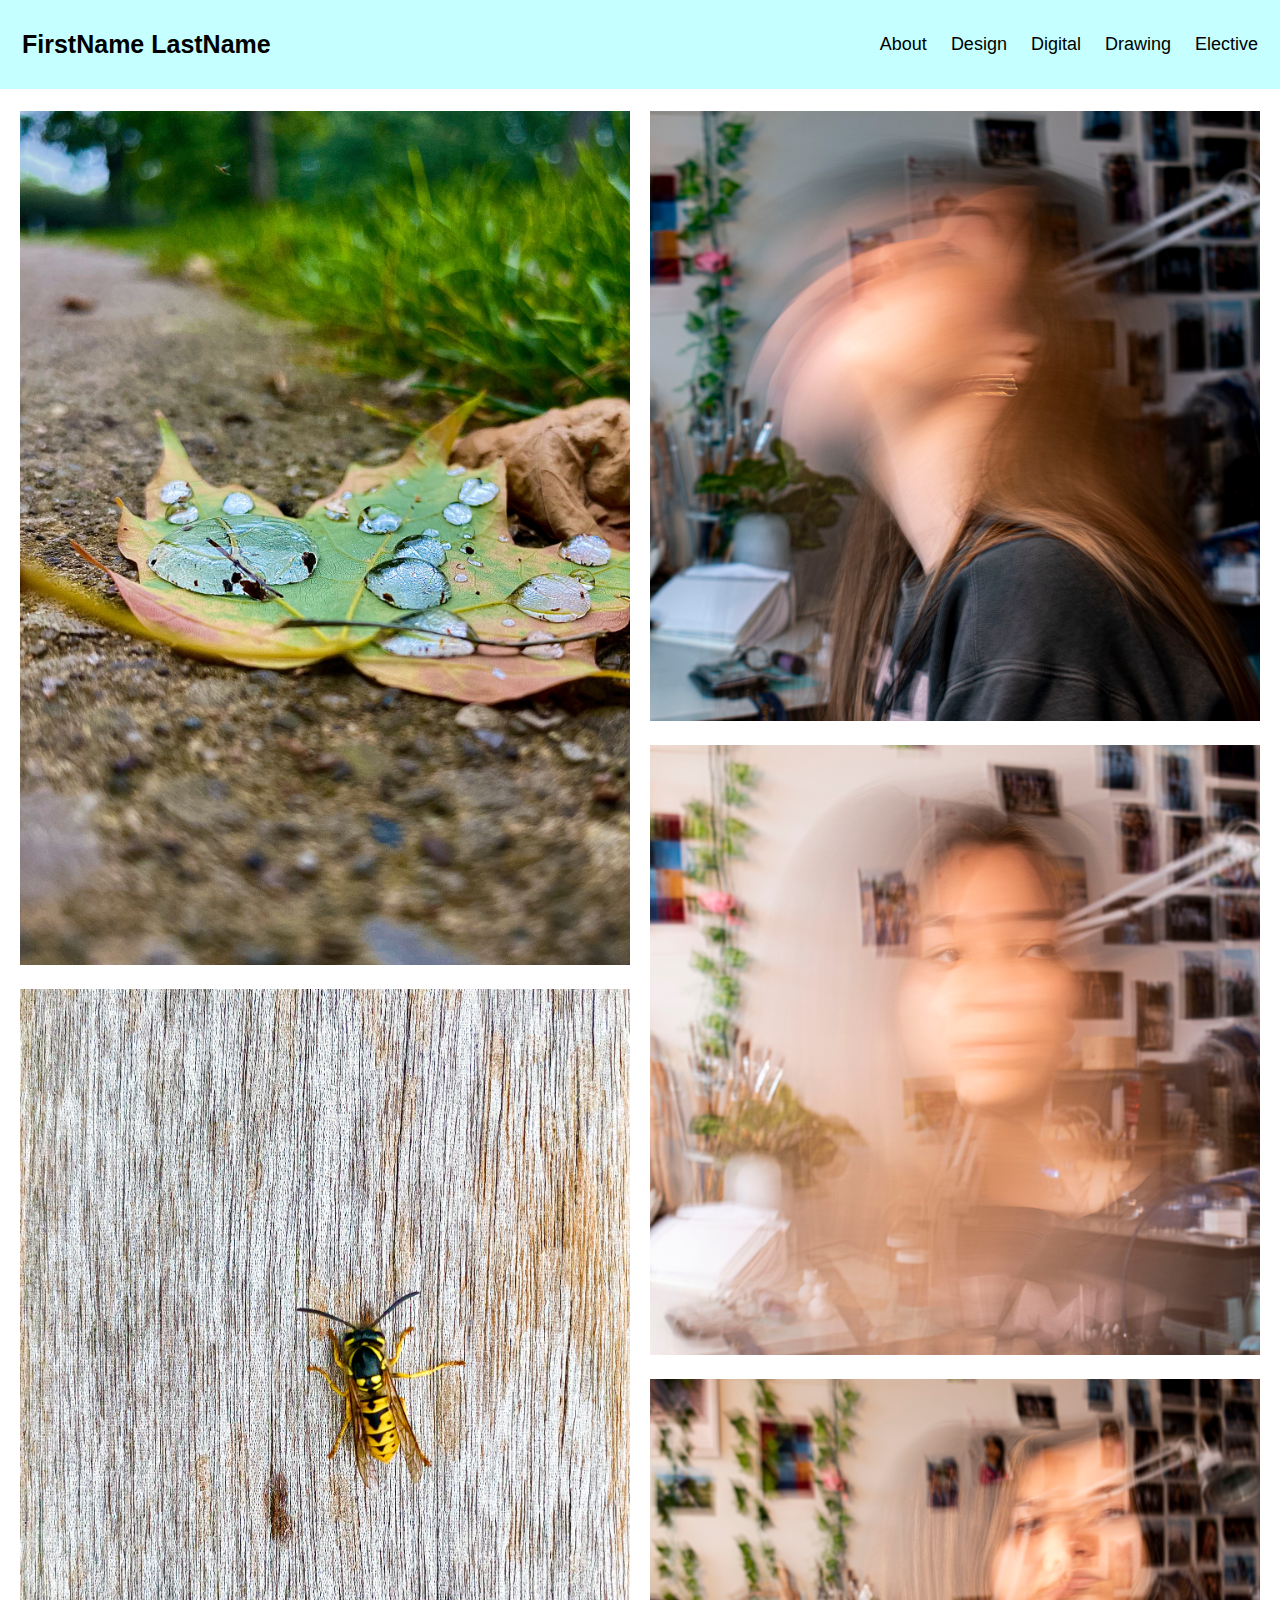
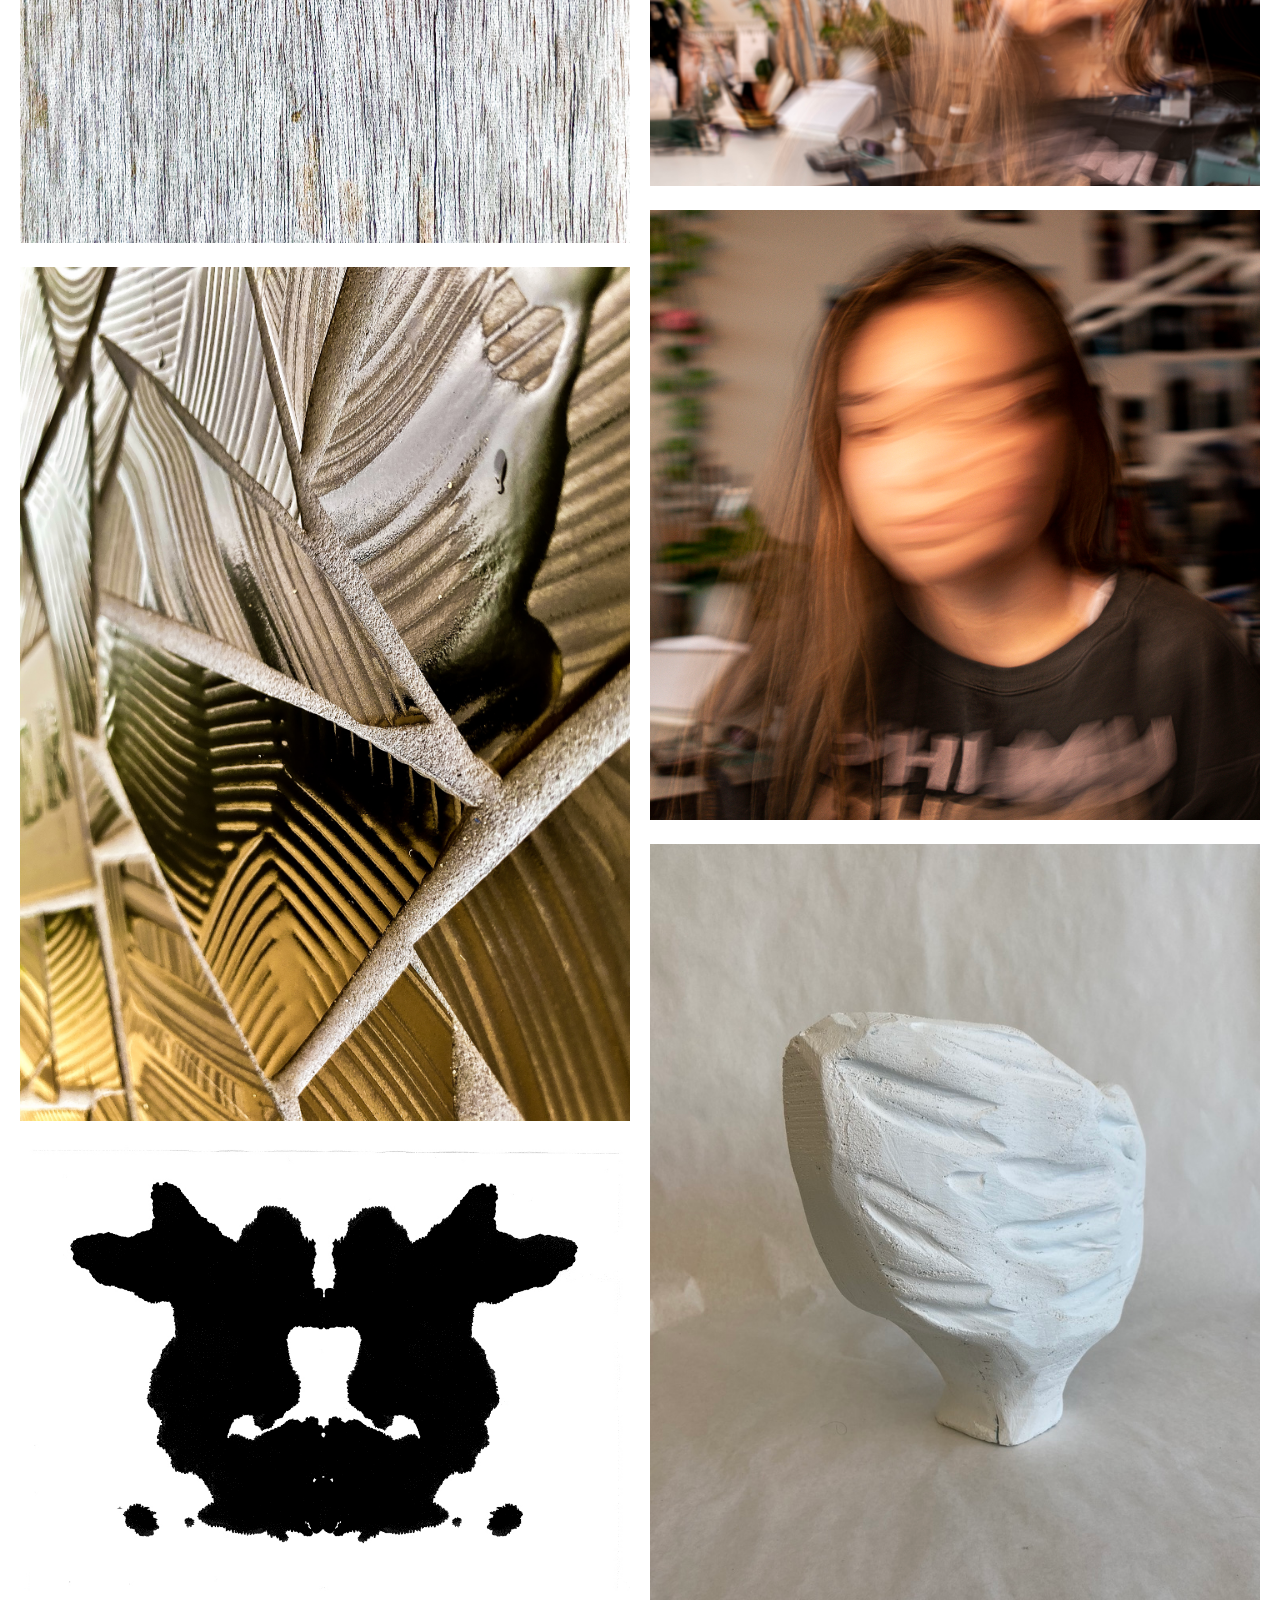
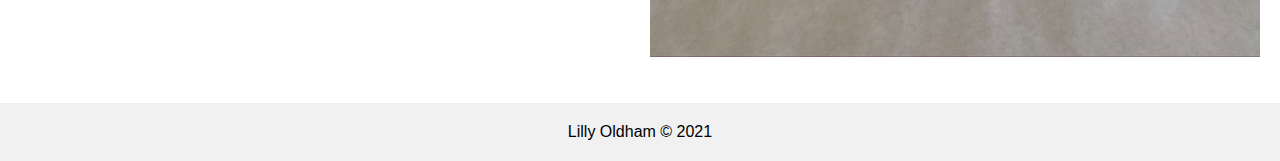
==== design.html @ 64800ea3 "Add files via upload" ====
<!DOCTYPE html>
<html>
<head>
    <title>Lilly Oldham</title> 
    <meta charset="UTF-8">
    <meta name="viewport" content="width=device-width, initial-scale=1">
    <link rel="stylesheet" href="./css/style.css">
</head>

<body>
    
    <!-- Navigation Bar -->
    <nav class="header">
        <a href="index.html" class="logo">FirstName LastName</a>
        <div class="header-right">
            <a href="index.html">About</a>
            <a href="design.html" class="active">Design</a>
            <a href="digital.html">Digital</a>
            <a href="drawing.html">Drawing</a>
            <a href="elective.html">Elective</a>
        </div>
    </nav>



    <!-- Photo Grid -->
    <div class="row">

        <div class="column">
            <img src="img/leaf.jpg">
            <img src="img/bee.jpg">
            <img src="img/wall.jpg">
            <img src="img/cow.jpg">
        </div>
        

        <div class="column">
            <img src="img/3d 1.jpg">
            <img src="img/3d 3.jpg">
            <img src="img/3d 4.jpg">
            <img src="img/3d 2.jpg">
            <img src="img/Sculpture.jpeg">
        </div>


    </div>

    <footer class="footer">Lilly Oldham &#169; 2021</footer>

</body>
</html>
---- css/style.css ----
* {
    box-sizing: border-box;
}

html, body {
    height: 100%;
}

body {
    margin: 0;
    font-family: Arial, sans-serif;
    display: flex;
    flex-direction: column;
}

/* Navbar */
.header {
    background-color: #c5ffff;
    padding: 20px 10px;
}

.header a {
    float: left;
    color: black;
    padding: 12px;
    text-decoration: none;
    font-size: 18px;
    line-height: 25px;
    border-radius:4px;
}

.header a.logo {
    font-size: 25px;
    font-weight: bold;
}

.header a:hover {
    background-color: #f1f1f1;
    color: #4f1f1f;
}

.header-right {
    float: right;
}

.row {
    display: flex;
    flex: 1 0 auto;
    flex-wrap: wrap;
    padding: 2px 10px;
}

.column {
    flex: 50%;
    max-width: 50%;
    padding: 20px 10px;
}

.column img {
    padding-bottom: 20px;
}

.content a {
    text-decoration: none;
}

img {
    width:100%;
}

.footer {
    flex-shrink: 0;
    background-color: #f1f1f1;
    text-align: center;
    padding: 20px;
}
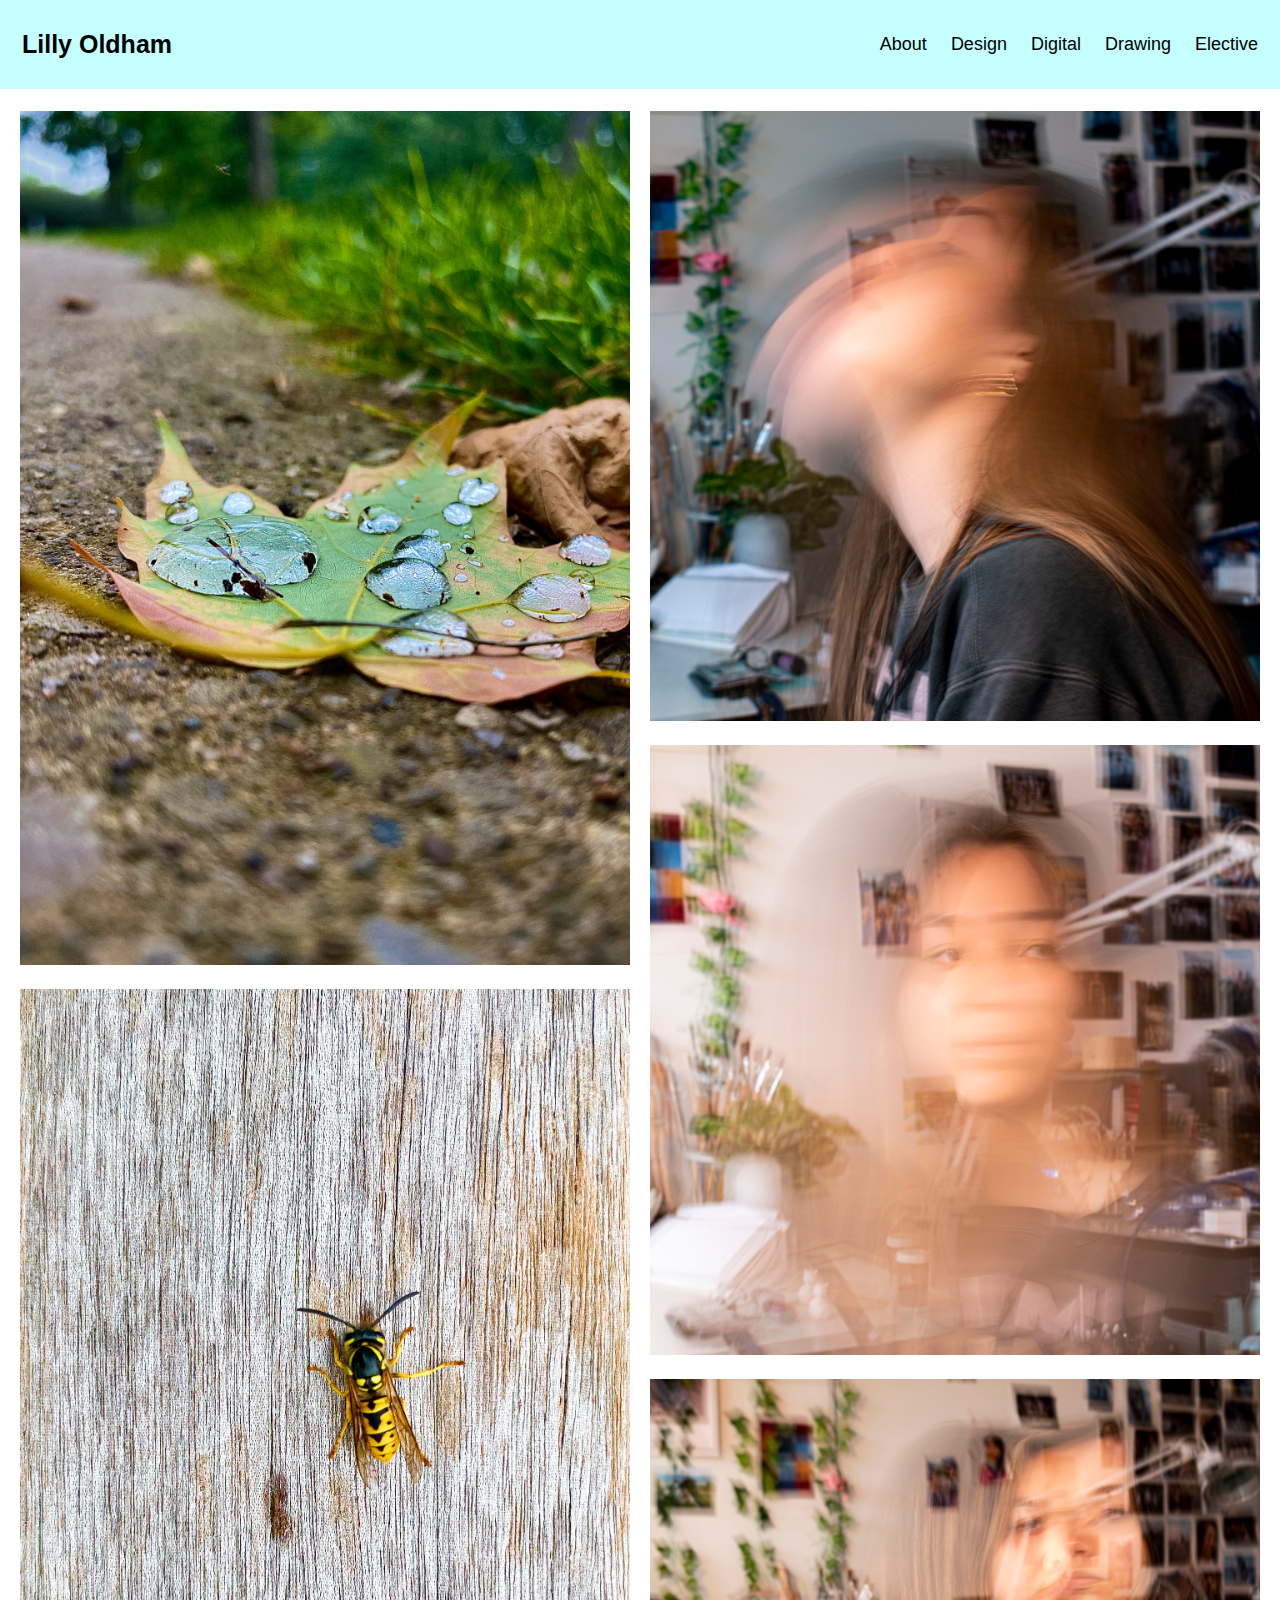
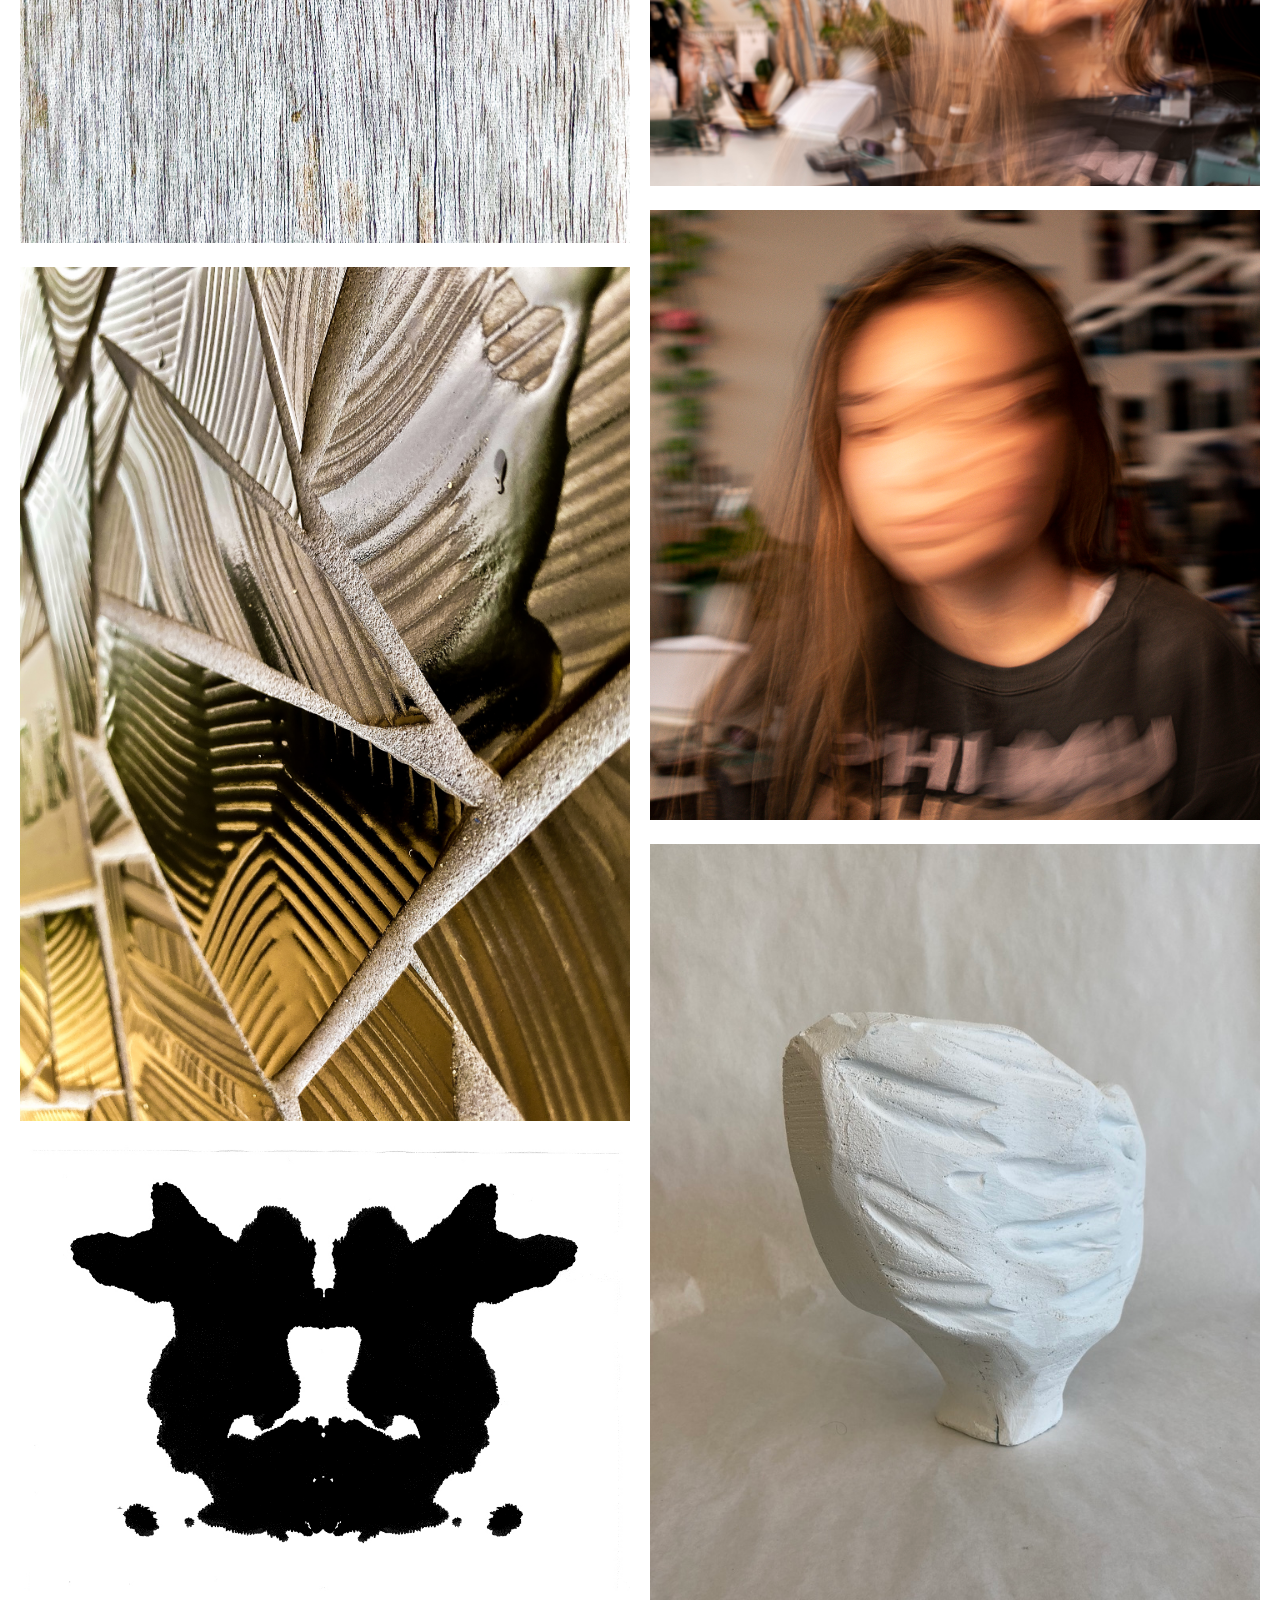
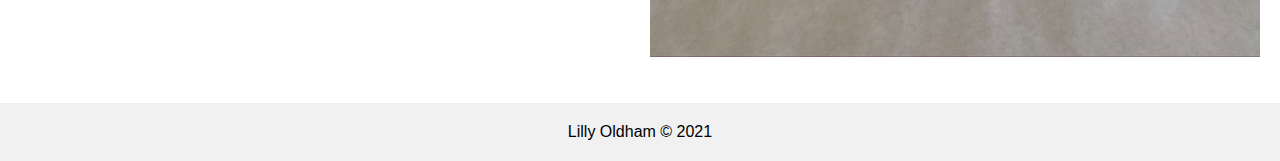
==== commit 604f9402: "change" ====
--- a/design.html
+++ b/design.html
@@ -11,7 +11,7 @@
     
     <!-- Navigation Bar -->
     <nav class="header">
-        <a href="index.html" class="logo">FirstName LastName</a>
+        <a href="index.html" class="logo">Lilly Oldham</a>
         <div class="header-right">
             <a href="index.html">About</a>
             <a href="design.html" class="active">Design</a>
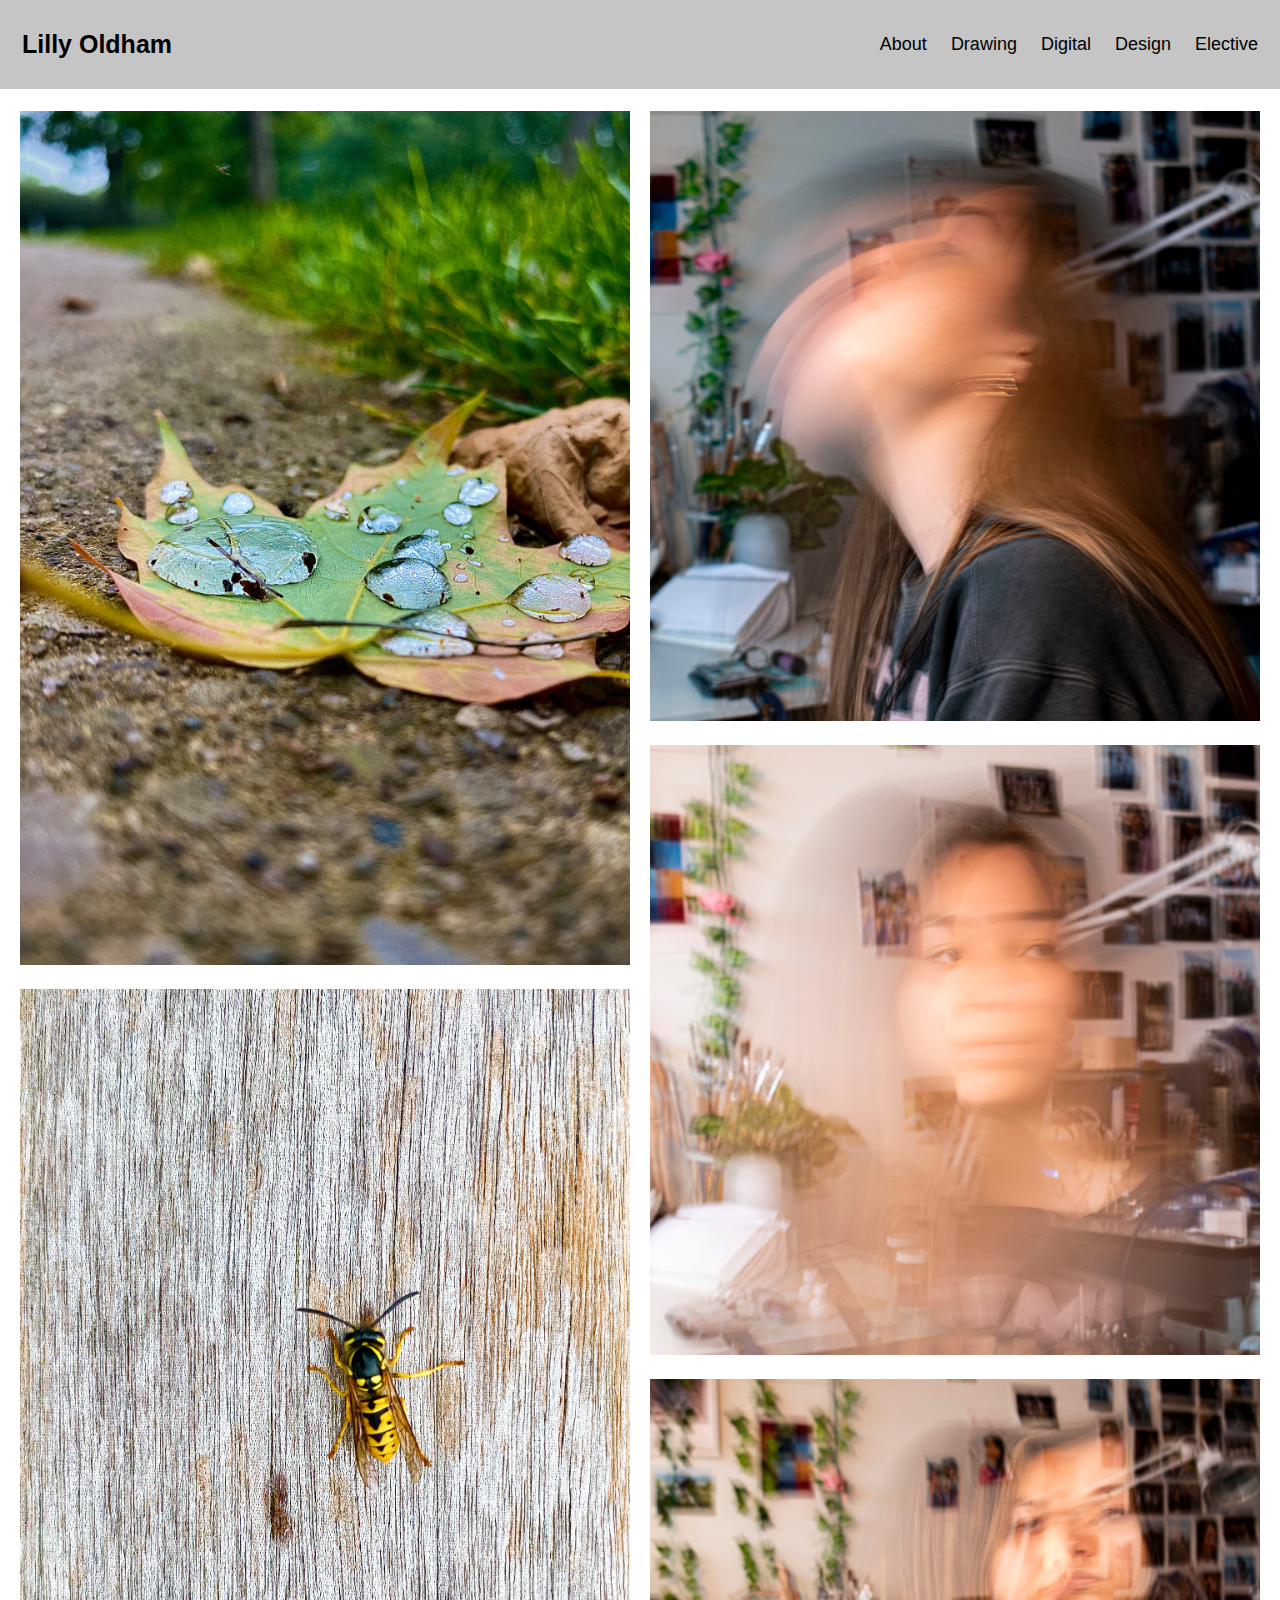
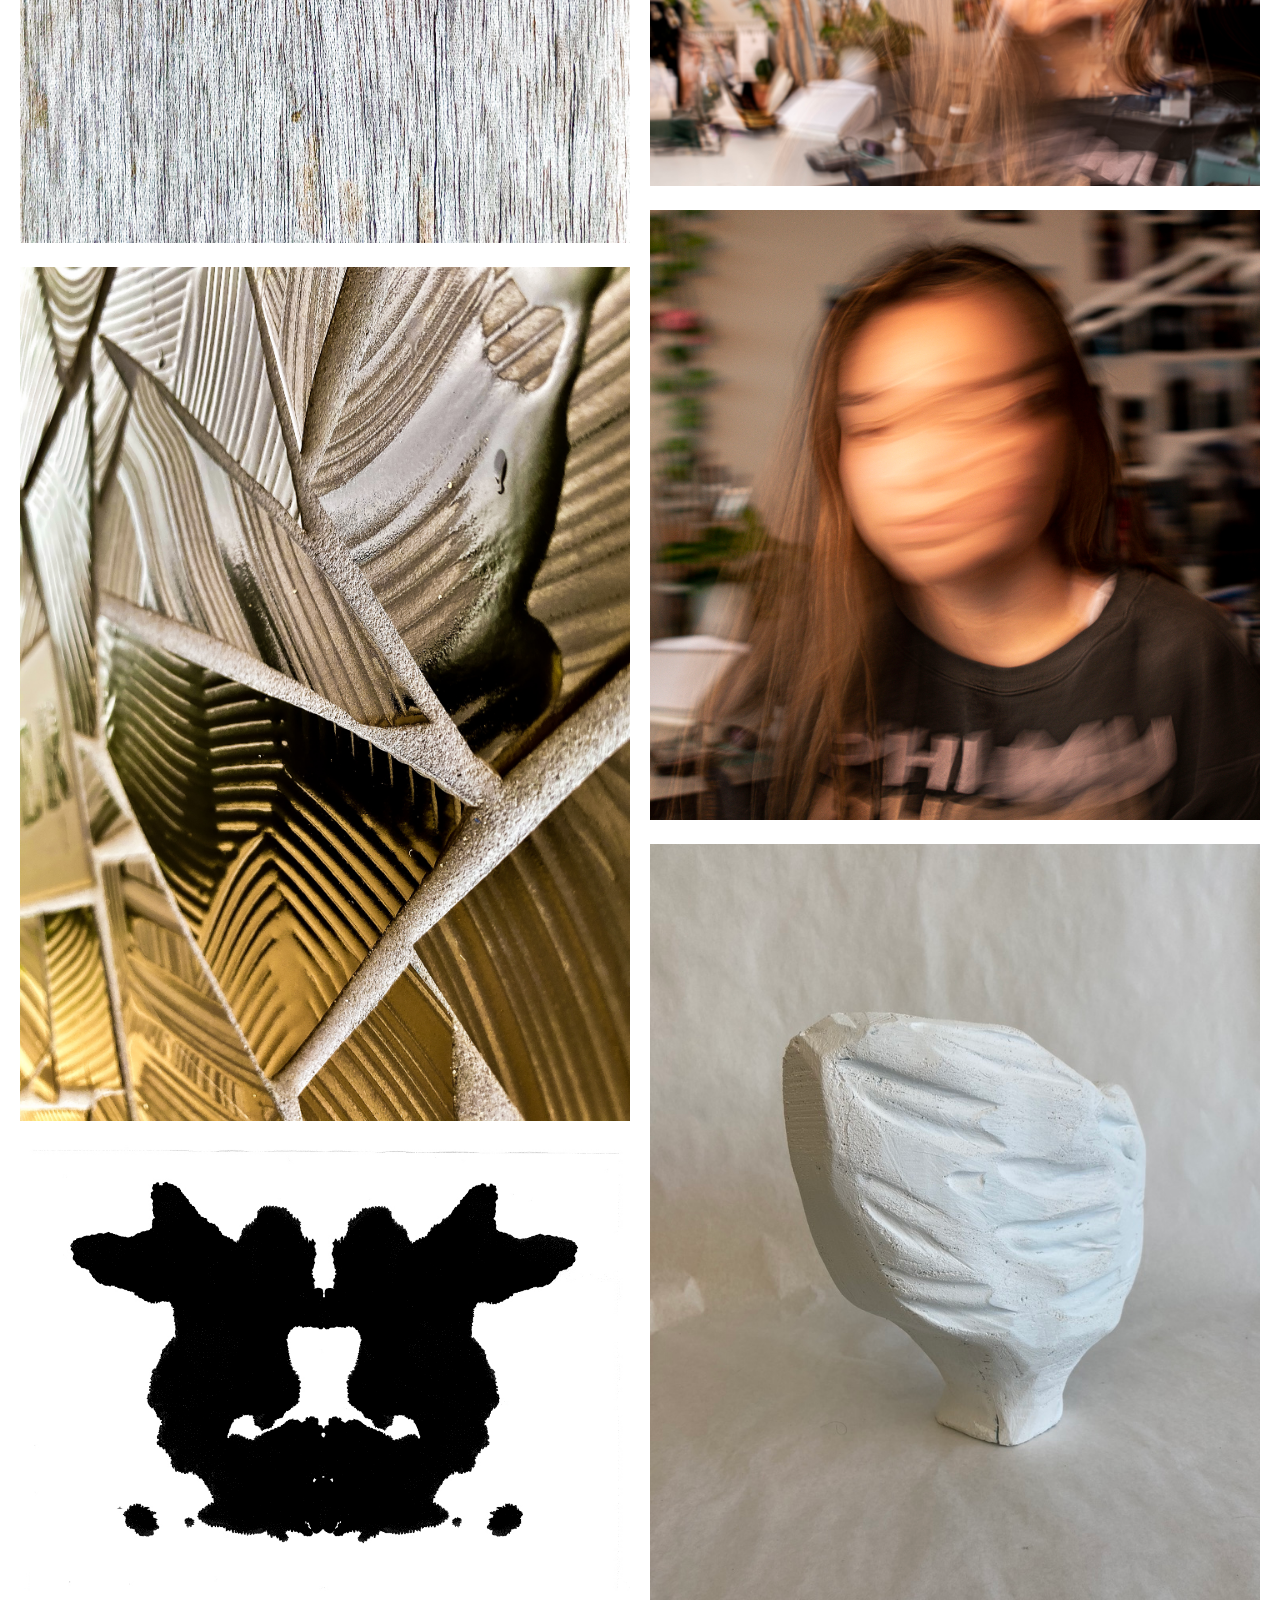
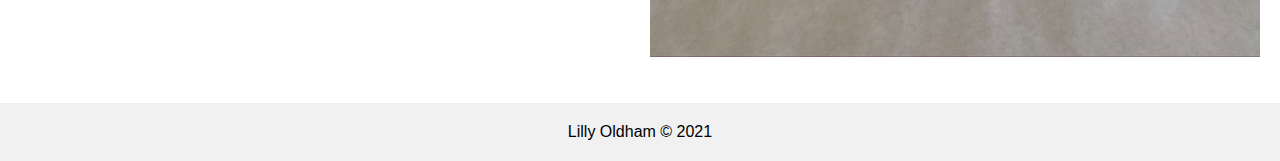
==== commit 6bccfdd7: "h" ====
--- a/design.html
+++ b/design.html
@@ -14,9 +14,9 @@
         <a href="index.html" class="logo">Lilly Oldham</a>
         <div class="header-right">
             <a href="index.html">About</a>
-            <a href="design.html" class="active">Design</a>
+            <a href="design.html" class="active">Drawing</a>
             <a href="digital.html">Digital</a>
-            <a href="drawing.html">Drawing</a>
+            <a href="drawing.html">Design</a>
             <a href="elective.html">Elective</a>
         </div>
     </nav>
--- a/css/style.css
+++ b/css/style.css
@@ -15,7 +15,7 @@
 
 /* Navbar */
 .header {
-    background-color: #c5ffff;
+    background-color: #c5c5c5;
     padding: 20px 10px;
 }
 
@@ -36,7 +36,7 @@
 
 .header a:hover {
     background-color: #f1f1f1;
-    color: #4f1f1f;
+    color: #b4ddff;
 }
 
 .header-right {
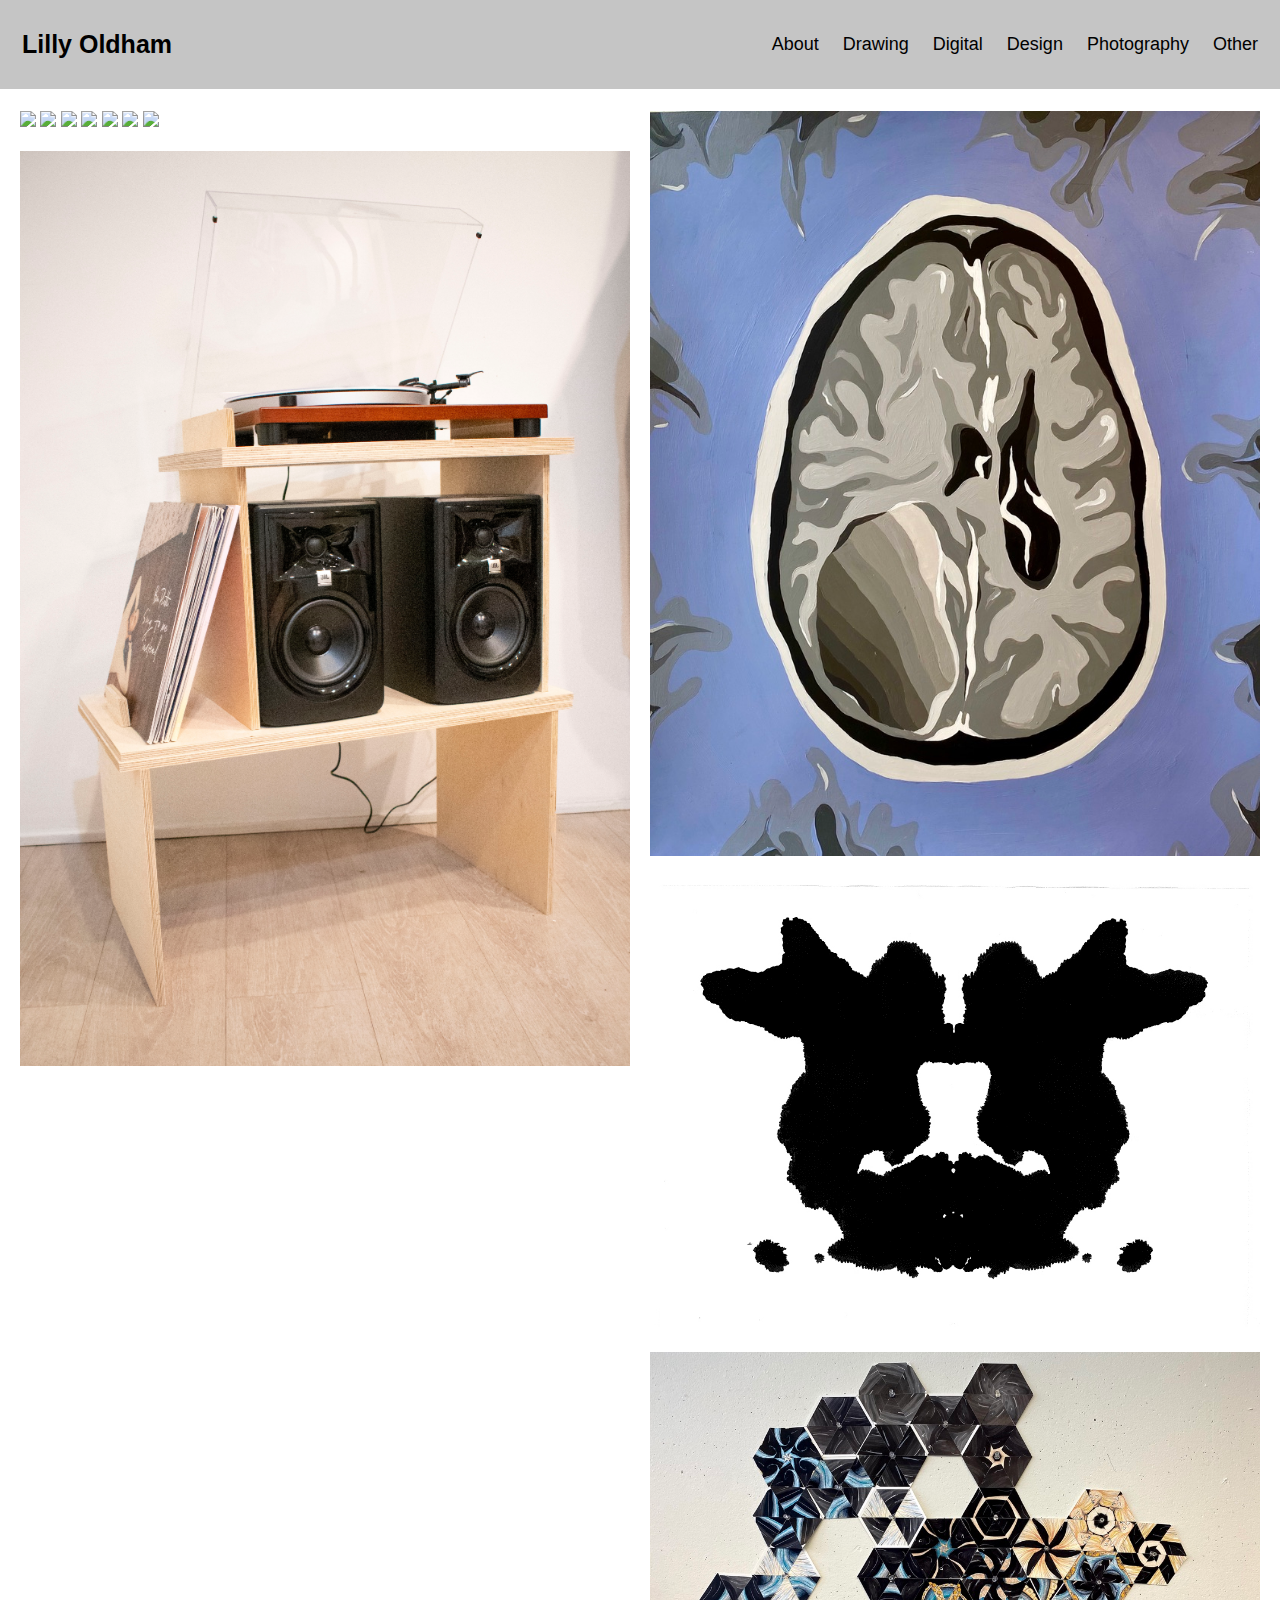
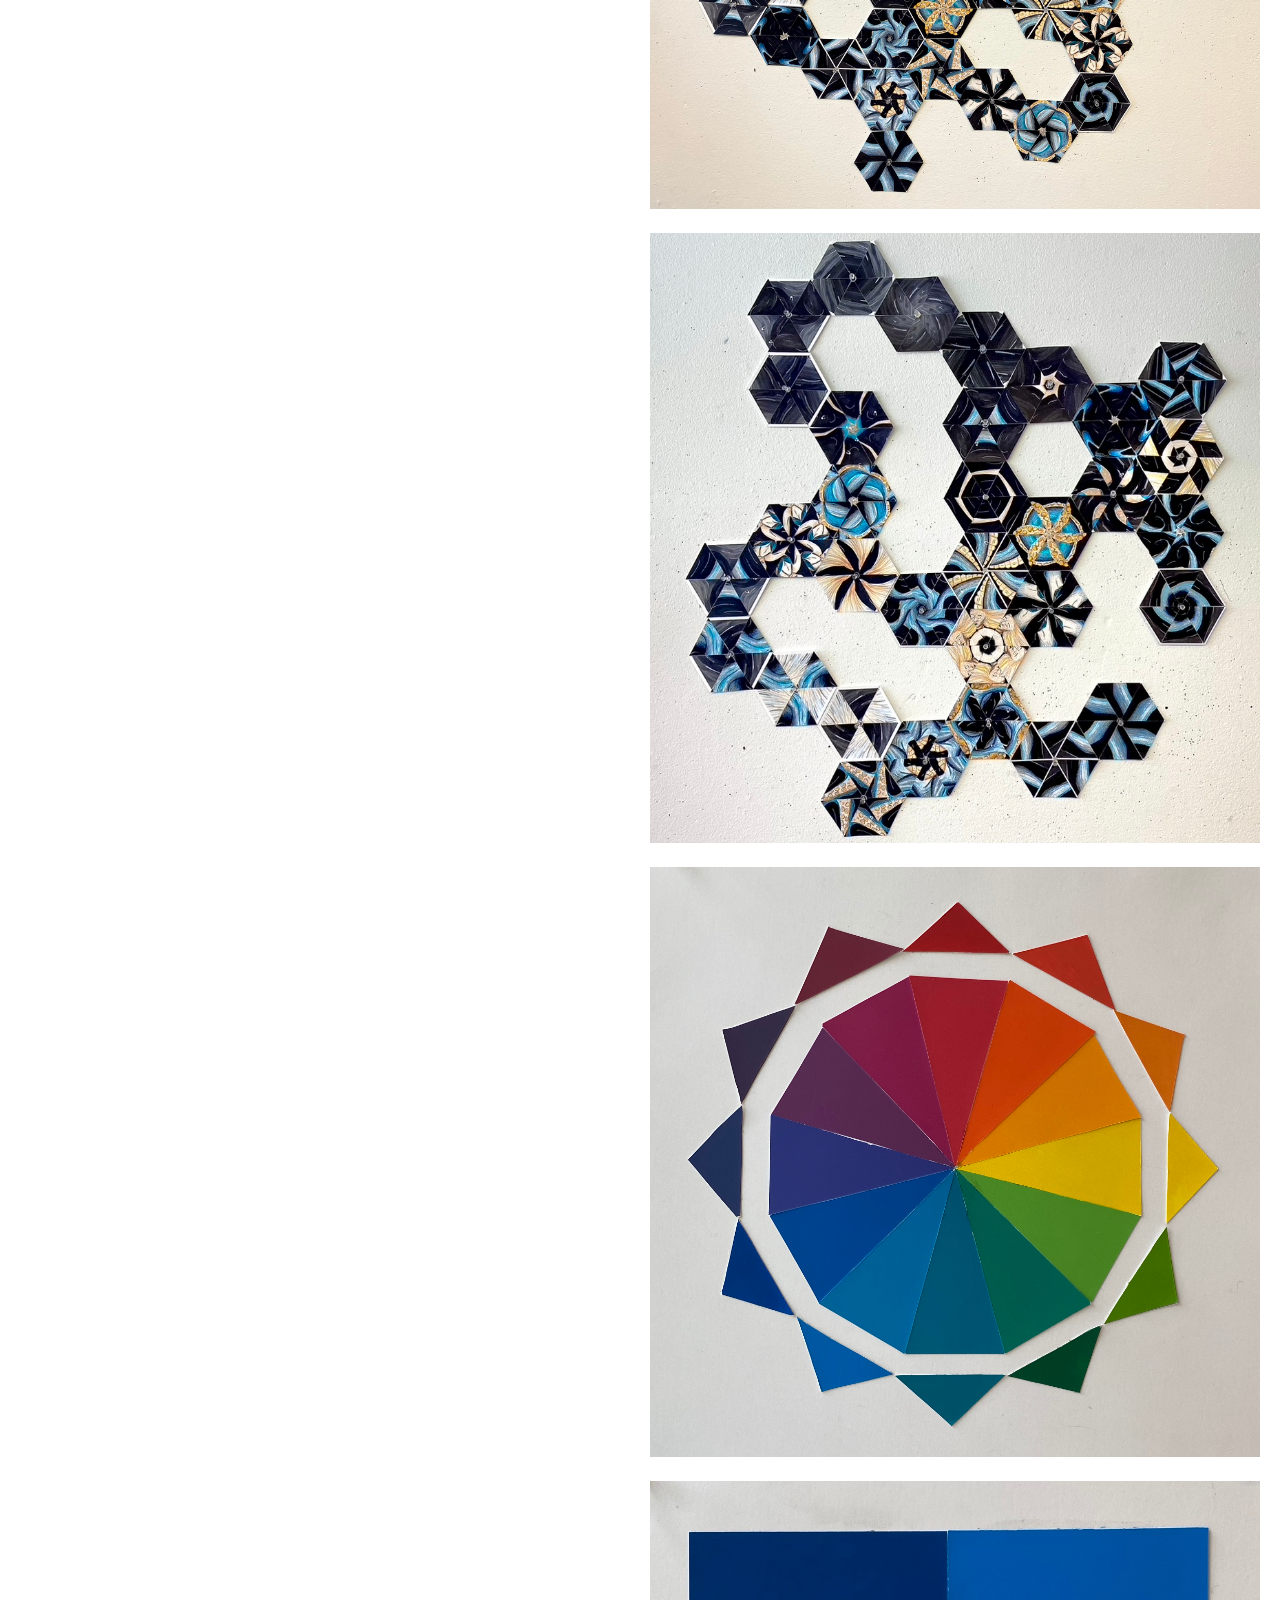
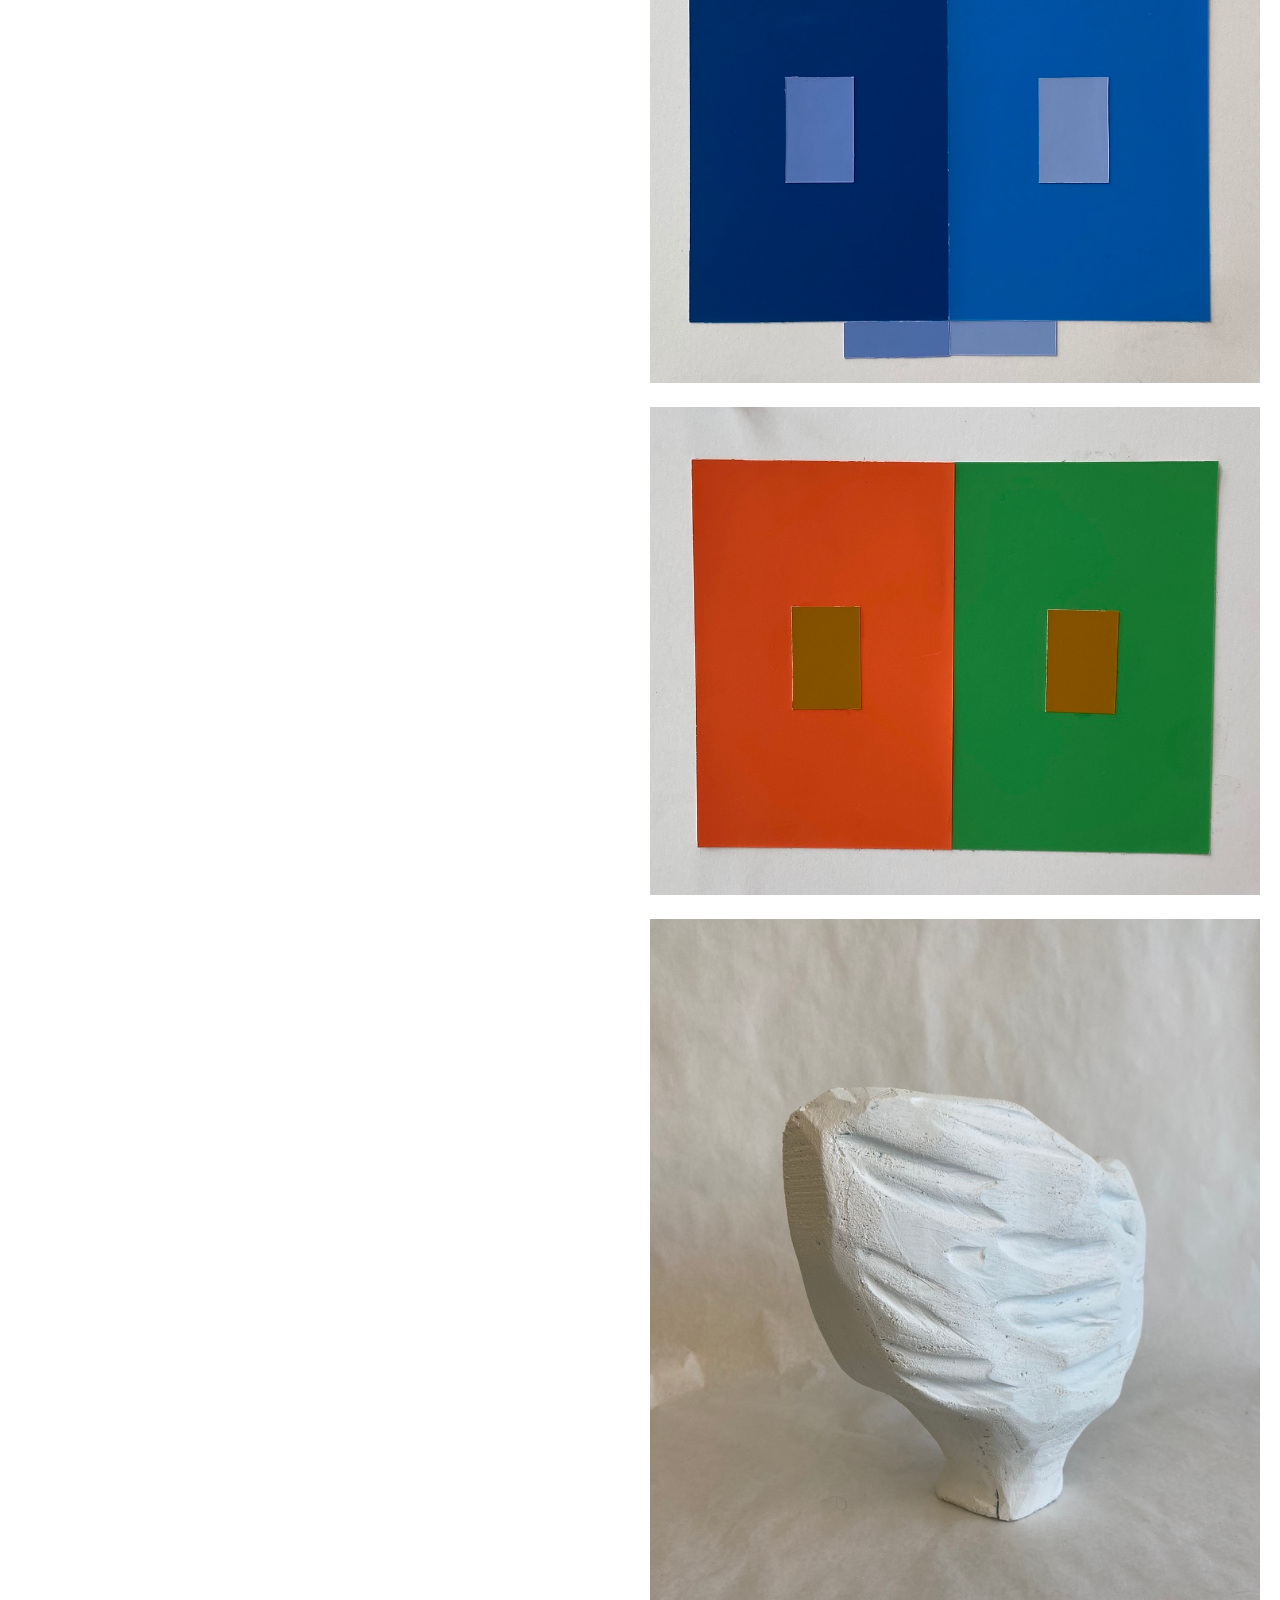
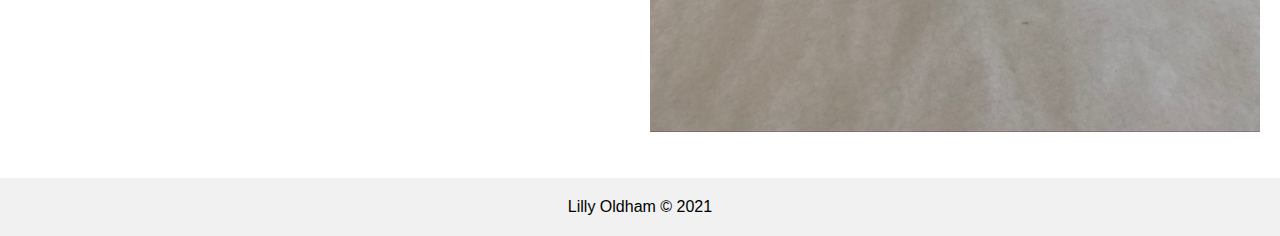
==== commit 557d2b98: "j" ====
--- a/design.html
+++ b/design.html
@@ -14,10 +14,11 @@
         <a href="index.html" class="logo">Lilly Oldham</a>
         <div class="header-right">
             <a href="index.html">About</a>
-            <a href="design.html" class="active">Drawing</a>
+            <a href="drawing.html" class="active">Drawing</a>
             <a href="digital.html">Digital</a>
-            <a href="drawing.html">Design</a>
-            <a href="elective.html">Elective</a>
+            <a href="design.html">Design</a>
+            <a href="photography.html">Photography</a>            
+            <a href="other.html">Other</a>
         </div>
     </nav>
 
@@ -27,19 +28,27 @@
     <div class="row">
 
         <div class="column">
-            <img src="img/leaf.jpg">
-            <img src="img/bee.jpg">
-            <img src="img/wall.jpg">
-            <img src="img/cow.jpg">
+            <img src="img/design1.jpg">
+            <img src="img/design2.jpg">
+            <img src="img/design3.jpg">
+            <img src="img/design4.jpg">
+            <img src="img/design5.jpg">
+            <img src="img/design6.jpg">
+            <img src="img/design7.jpg">
+            <img src="img/design8.jpg">
+
         </div>
         
 
         <div class="column">
-            <img src="img/3d 1.jpg">
-            <img src="img/3d 3.jpg">
-            <img src="img/3d 4.jpg">
-            <img src="img/3d 2.jpg">
-            <img src="img/Sculpture.jpeg">
+            <img src="img/design 1.jpeg">
+            <img src="img/design 2.jpg">
+            <img src="img/design 3.jpeg">
+            <img src="img/design 4.jpeg">
+            <img src="img/design 5.jpeg">
+            <img src="img/design 6.jpeg">
+            <img src="img/design 7.jpeg">
+            <img src="img/design 8.jpeg">
         </div>
 
 
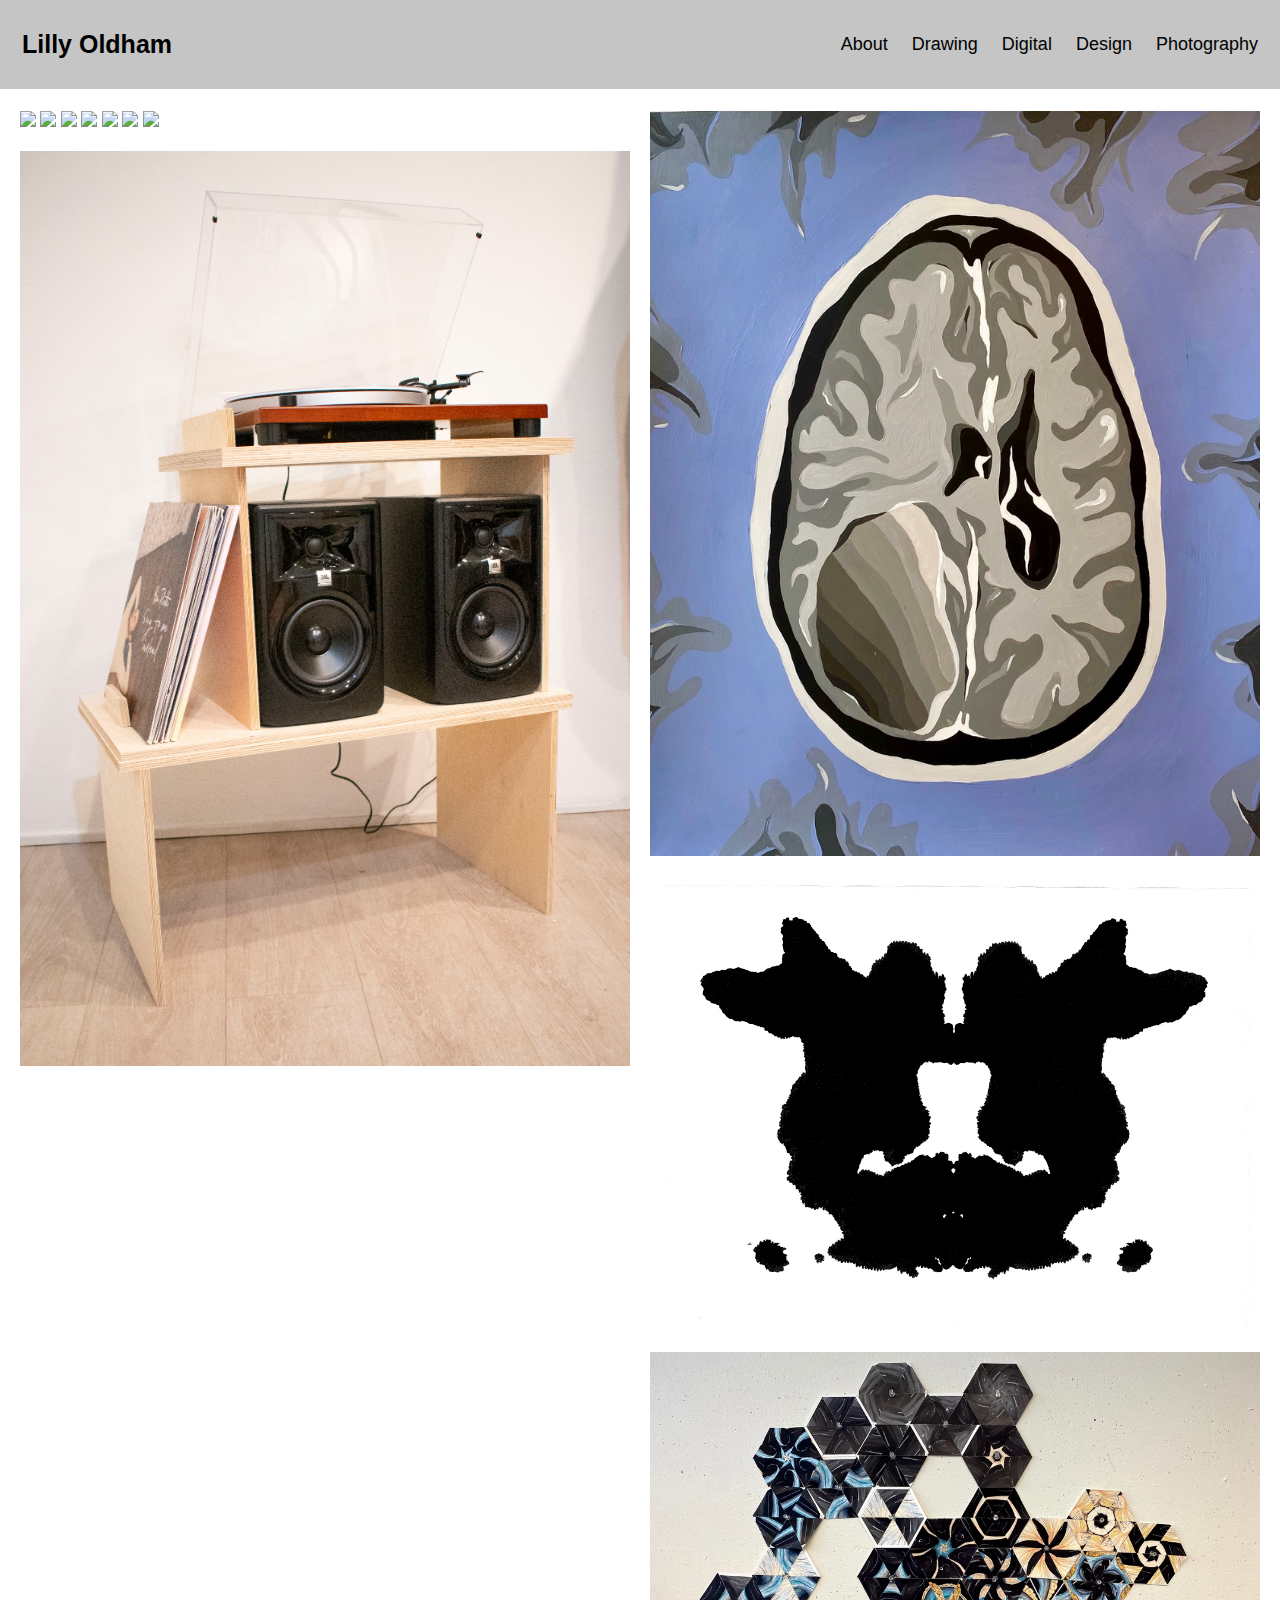
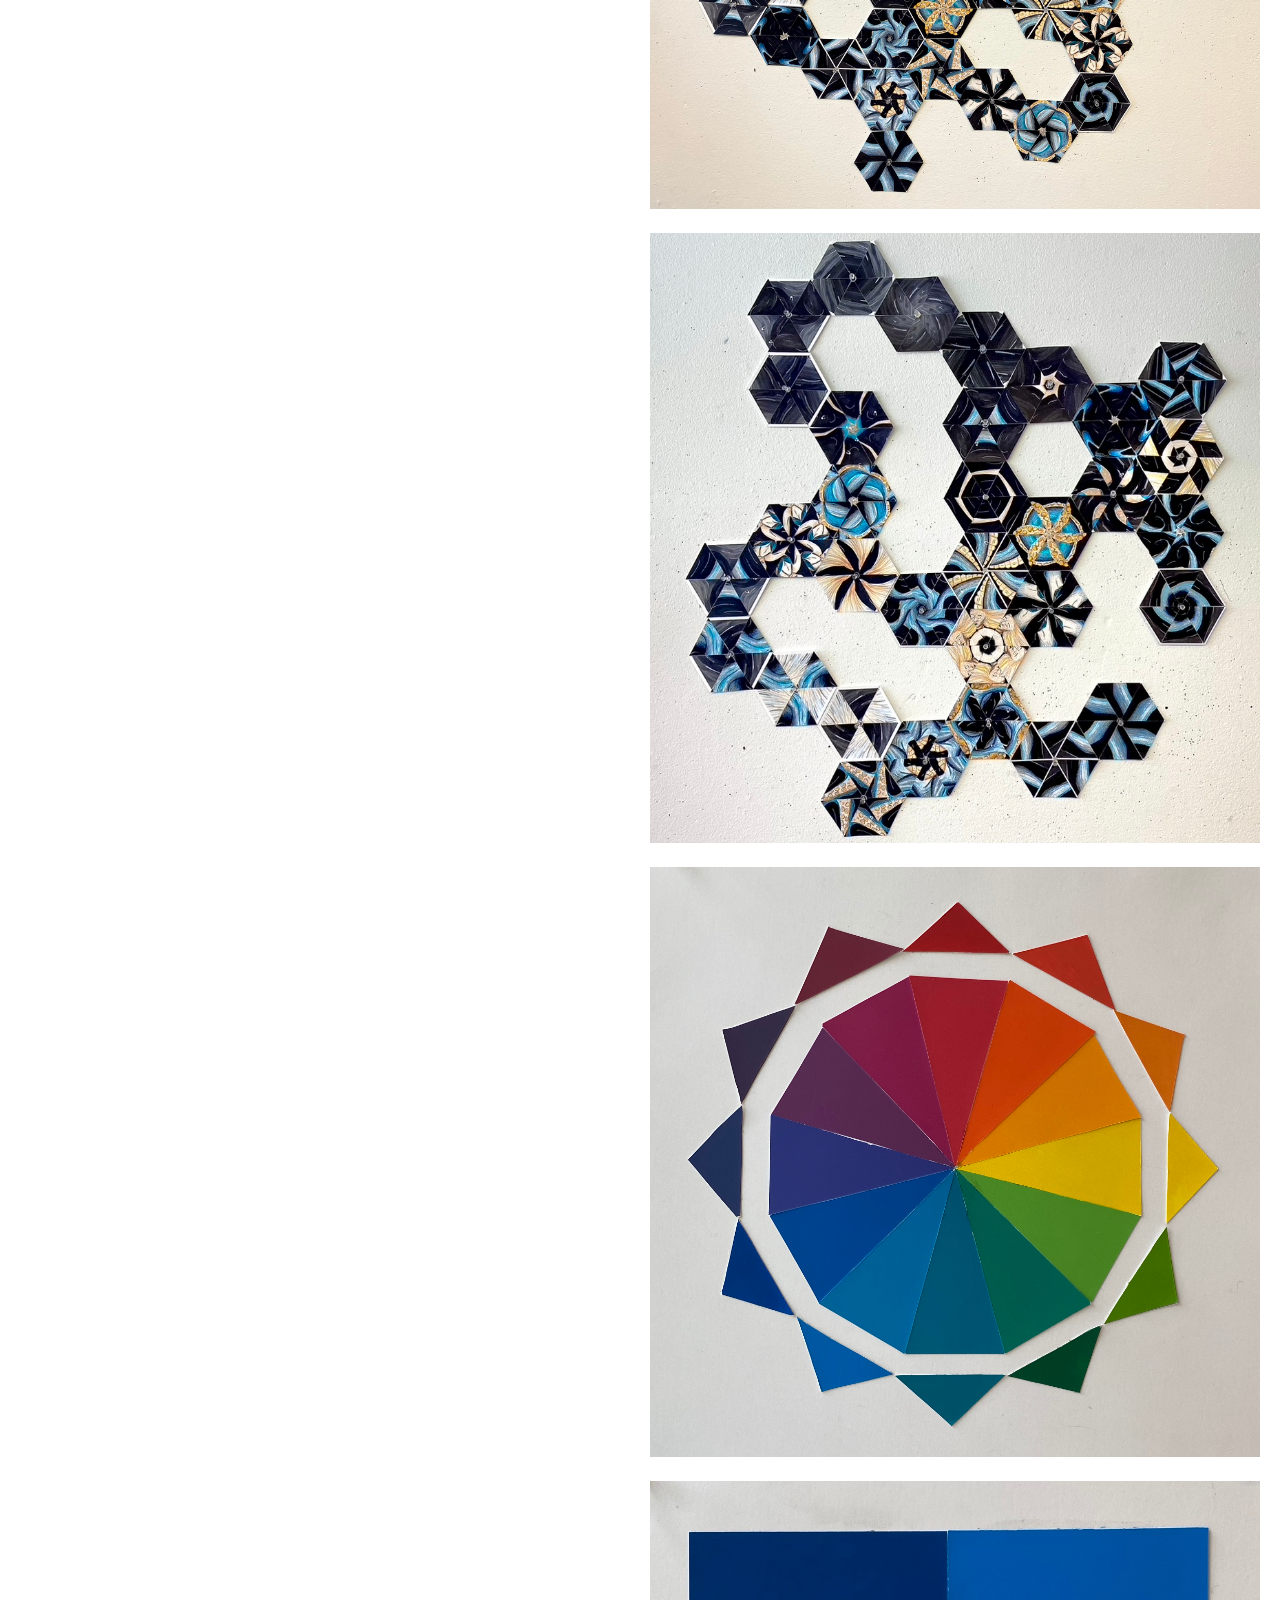
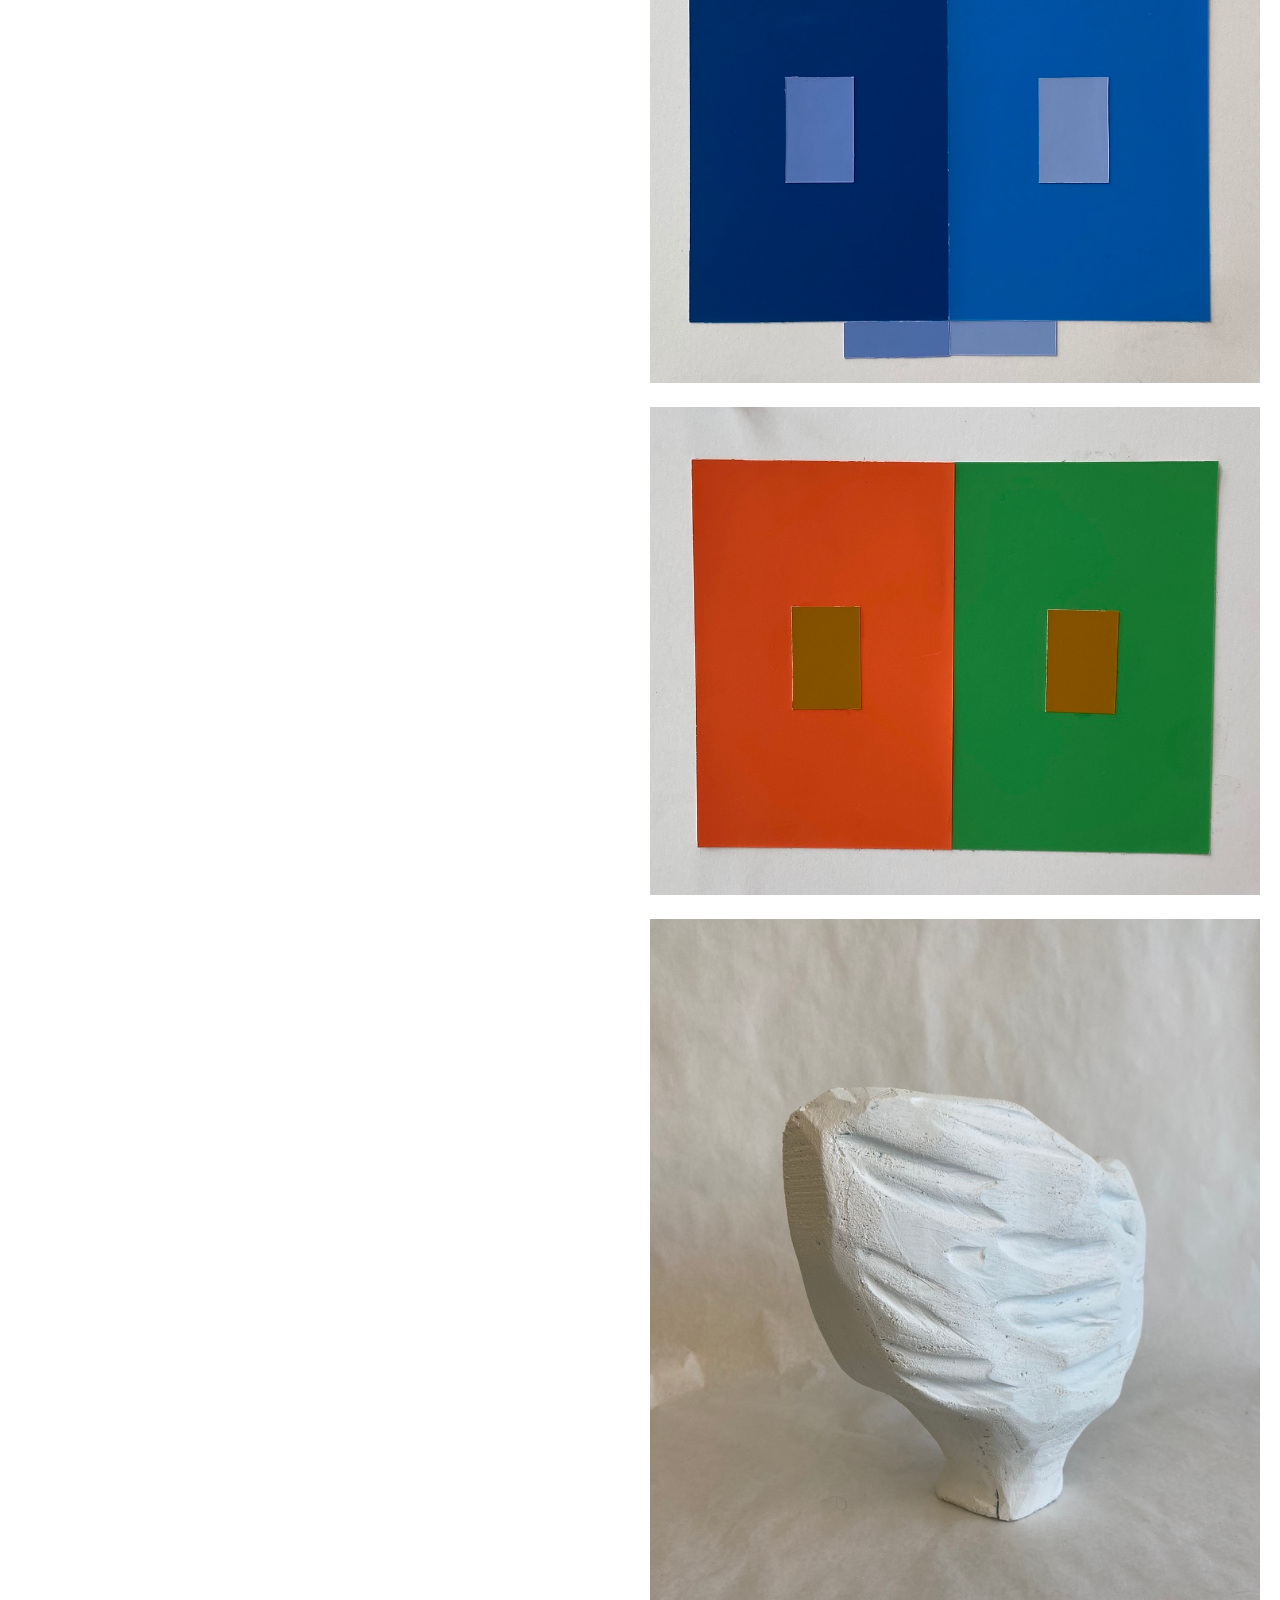
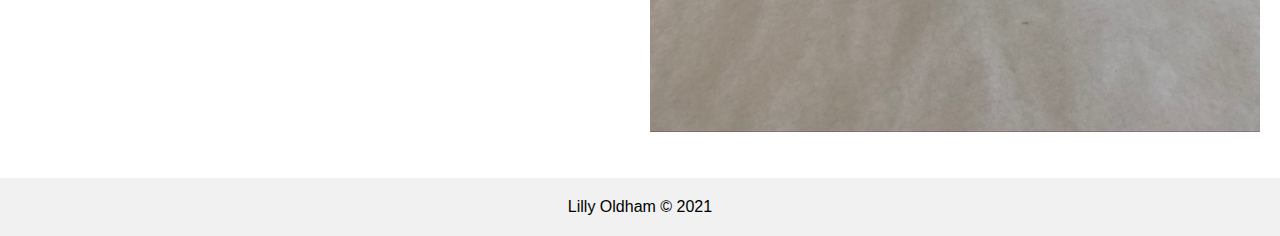
==== commit 7dce502c: "," ====
--- a/design.html
+++ b/design.html
@@ -18,7 +18,6 @@
             <a href="digital.html">Digital</a>
             <a href="design.html">Design</a>
             <a href="photography.html">Photography</a>            
-            <a href="other.html">Other</a>
         </div>
     </nav>
 
